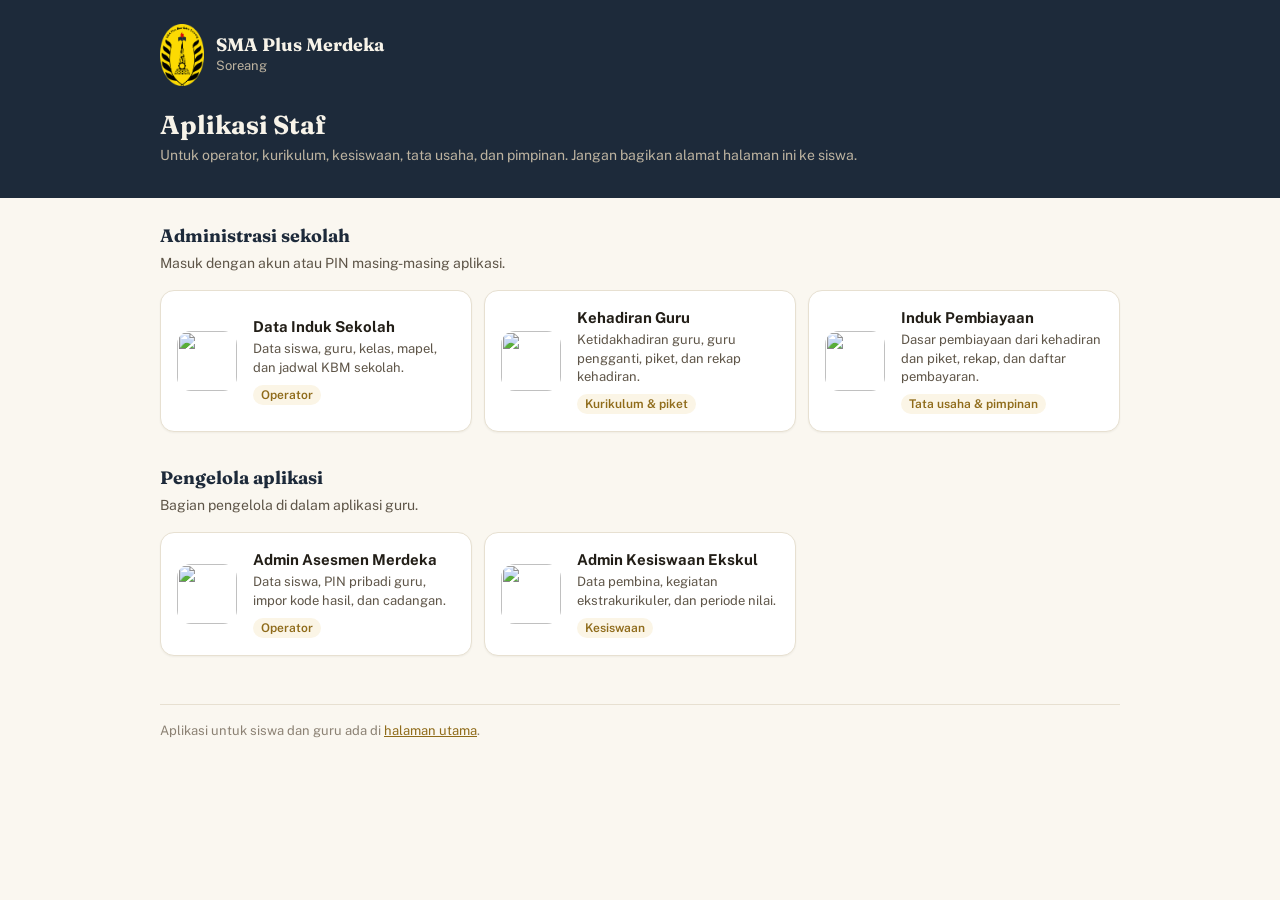
==== staf.html @ 801a94b6 "Beranda: halaman pembuka semua aplikasi sekolah (umum + staf) Co-Authored-By: Claude Opus 5.5 <norep" ====
<!doctype html>
<html lang="id">
<head>
<meta charset="utf-8">
<meta name="viewport" content="width=device-width, initial-scale=1">
<title>Aplikasi Staf — SMA Plus Merdeka Soreang</title>
<!-- Halaman staf sengaja TIDAK ditautkan dari index.html dan tidak diindeks mesin pencari:
     aplikasi administrasi (terutama Induk Pembiayaan) jangan mudah ditemukan siswa. Bagikan alamatnya hanya ke staf. -->
<meta name="robots" content="noindex, nofollow">
<meta name="theme-color" content="#1D2A3A">
<link rel="icon" type="image/png" sizes="32x32" href="assets/ikon-32.png">
<link rel="apple-touch-icon" href="assets/apple-touch-icon.png">
<link rel="manifest" href="manifest-staf.webmanifest">
<link rel="stylesheet" href="assets/dasar.css?v=1">
<link rel="stylesheet" href="assets/beranda.css?v=1">
</head>
<body>
<header class="kepala">
  <div class="kepala-isi">
    <div class="merek"><img src="assets/logo.png" alt="Logo SMA Plus Merdeka Soreang"><div><b>SMA Plus Merdeka</b><span>Soreang</span></div></div>
    <h1>Aplikasi Staf</h1>
    <p>Untuk operator, kurikulum, kesiswaan, tata usaha, dan pimpinan. Jangan bagikan alamat halaman ini ke siswa.</p>
  </div>
</header>
<main class="isi" style="padding-top:var(--j5)">
  <section class="kelompok" aria-labelledby="j-adm">
    <h2 id="j-adm">Administrasi sekolah</h2>
    <p>Masuk dengan akun atau PIN masing-masing aplikasi.</p>
    <ul class="ubin">
      <li><a href="/data_induk/"><img src="/data_induk/assets/ikon-192.png" alt=""><span><b>Data Induk Sekolah</b><small>Data siswa, guru, kelas, mapel, dan jadwal KBM sekolah.</small><span class="peran">Operator</span></span></a></li>
      <li><a href="/kehadiran_guru/"><img src="/kehadiran_guru/assets/ikon-192.png" alt=""><span><b>Kehadiran Guru</b><small>Ketidakhadiran guru, guru pengganti, piket, dan rekap kehadiran.</small><span class="peran">Kurikulum &amp; piket</span></span></a></li>
      <li><a href="/induk_pembiayaan/"><img src="/induk_pembiayaan/assets/ikon-192.png" alt=""><span><b>Induk Pembiayaan</b><small>Dasar pembiayaan dari kehadiran dan piket, rekap, dan daftar pembayaran.</small><span class="peran">Tata usaha &amp; pimpinan</span></span></a></li>
    </ul>
  </section>

  <section class="kelompok" aria-labelledby="j-kel">
    <h2 id="j-kel">Pengelola aplikasi</h2>
    <p>Bagian pengelola di dalam aplikasi guru.</p>
    <ul class="ubin">
      <li><a href="/Tryout_Guru/admin.html?menu=admin"><img src="/Tryout_Guru/assets/ikon-192.png" alt=""><span><b>Admin Asesmen Merdeka</b><small>Data siswa, PIN pribadi guru, impor kode hasil, dan cadangan.</small><span class="peran">Operator</span></span></a></li>
      <li><a href="/absen_ekskul/kesiswaan.html"><img src="/absen_ekskul/assets/ikon-192.png" alt=""><span><b>Admin Kesiswaan Ekskul</b><small>Data pembina, kegiatan ekstrakurikuler, dan periode nilai.</small><span class="peran">Kesiswaan</span></span></a></li>
    </ul>
  </section>

  <footer class="kaki">Aplikasi untuk siswa dan guru ada di <a href="./">halaman utama</a>.</footer>
</main>
</body>
</html>
---- assets/dasar.css ----
@import url('https://fonts.googleapis.com/css2?family=Fraunces:opsz,wght@9..144,500;9..144,700&family=Public+Sans:wght@400;500;600;700&display=swap');

/* =====================================================================
   Dasar tampilan bersama — Sistem Informasi SMA Plus Merdeka Soreang
   =====================================================================
   Berkas ini SALINAN SERUPA di lima repositori:
     data_induk/assets/  kehadiran_guru/assets/  absen_ekskul/assets/
     induk_pembiayaan/assets/  Tryout_Guru/assets/
   Bila diubah di satu tempat, salin ke empat tempat lainnya. Perintah
   pembandingnya ditulis tanpa tanda bintang-garis miring, karena urutan
   itu MENUTUP komentar CSS dan membuat sisa keterangan ini terbaca sebagai
   aturan:

     md5sum  tiap-aplikasi/assets/dasar.css   # kelimanya harus sama

   Isinya sengaja HANYA token dan dasar yang benar-benar sama di semua
   aplikasi. Nama kelas komponen berbeda-beda antar aplikasi (.tbl di
   Absensi Ekskul, .btn di Data Induk), jadi komponennya tetap ditulis di
   style.css masing-masing — tetapi warna, jarak, dan lapisannya wajib
   mengambil dari sini. Dengan begitu mengubah palet cukup sekali, dan
   tidak ada aplikasi yang diam-diam menyimpang seperti dulu terjadi pada
   tarif dan nama penanda tangan.

   Dimuat SEBELUM style.css aplikasi:
     <link rel="stylesheet" href="assets/dasar.css?v=1">
     <link rel="stylesheet" href="assets/style.css?v=...">

   ---------------------------------------------------------------------
   Empat aturan yang berlaku di seluruh aplikasi
   ---------------------------------------------------------------------
   1. Tidak ada angka lepas. Warna, jarak, sudut, bayang, ukuran huruf,
      dan tingkat lapisan semuanya bernama di sini, lalu dipakai lewat
      var(). Angka lepas yang tersebar adalah asal-mula tampilan yang
      tidak rapi — dan, pada kasus lapisan, asal-mula dialog yang
      tertimbun toolbar sampai tombolnya tidak bisa ditekan.

   2. Jarak berirama kelipatan 4 px, diambil dari satu tangga jarak,
      supaya unsur yang sejajar benar-benar sejajar.

   3. Warna selalu berarti sesuatu, tidak pernah menjadi hiasan. Emas dari
      lambang sekolah adalah aksen utama — penanda "di sini kamu berada"
      dan "ini tindakan utamanya". Selebihnya hanya dua macam makna:

        keadaan    hijau hadir · merah tidak hadir · biru sakit · emas izin
        pekerjaan  hijau mencatat · biru membaca · emas mengelola

      Tidak ada rona ketujuh yang ditambahkan supaya tampak ramai —
      deretan warna tanpa arti membuat yang penting tenggelam.

   4. Setiap pasangan tulisan dan latar wajib memenuhi ambang keterbacaan
      WCAG (4,5:1 untuk teks biasa). Itulah sebabnya ada DUA emas: yang
      terang untuk bidang, yang gelap untuk tulisan kecil.
   ===================================================================== */

:root{
  /* ---- Warna dasar: diturunkan dari lambang sekolah, dilembutkan ---- */
  --kertas:#FAF7F0;            /* latar halaman */
  --kertas-2:#FFFFFF;          /* permukaan kartu */
  --kertas-3:#F6F2E8;          /* permukaan kedua: kepala tabel, baris jumlah */
  /* ---- Chrome gelap: topbar, bilah samping, bilah aksi, kendali terpilih ----
     Sengaja TERPISAH dari --tinta walau dulu nilainya kebetulan sama.
     Keduanya peran yang berbeda: yang satu latar perkakas, yang satu warna
     tulisan. Menyatukannya membuat warna header tidak bisa diubah tanpa
     ikut mengubah warna seluruh tulisan. */
  --gelap:#1D2A3A;             /* biru tua: topbar dan bilah samping */
  --gelap-2:#33445A;           /* garis dan sorotan di atas chrome gelap */

  --tinta:#221E17;             /* teks utama */
  --tinta-2:#5E5548;           /* teks keterangan */
  --tinta-3:#8B8173;           /* teks paling redup */
  --tinta-terang:#F7F3E9;      /* teks utama di atas chrome gelap */
  --tinta-terang-2:#BDB3A0;    /* teks keterangan di atas chrome gelap */
  --tinta-terang-3:#978F80;    /* teks paling redup di atas chrome gelap.
                                  Ada tersendiri karena --tinta-3 adalah abu
                                  untuk latar TERANG: dipakai di atas chrome
                                  gelap rasionya cuma 3,8:1, di bawah ambang.
                                  Ini yang paling redup yang masih lolos. */

  --garis:#E7E0D1;             /* garis pemisah */
  --garis-2:#D6CCB6;           /* garis yang perlu lebih tegas */

  /* ---- Aksen tunggal: emas lambang ---- */
  --emas:#C29433;              /* bidang: tombol utama, penanda terpilih */
  --emas-tua:#A67C1E;          /* tepi, dan teks di atas emas muda */
  --emas-teks:#8F6B1A;         /* emas untuk TULISAN KECIL di latar terang.
                                  Emas terang hanya 2,3:1 dengan putih dan
                                  emas tua 3,8:1 — keduanya di bawah ambang.
                                  Ini yang paling terang yang masih lolos,
                                  jadi tetap terbaca emas, bukan cokelat. */
  --emas-muda:#FFF6D2;       /* Sengaja dimudakan dari #F6E8C6: dengan yang lama,
                                  --emas-teks di atasnya hanya 4,03:1 — di bawah
                                  ambang. Sekarang 4,52:1. Warna ini menjadi latar
                                  lencana dan pesan, jadi tulisannya harus terbaca. */
  --emas-kabut:#FBF5E6;

  /* ---- Tindakan utama ----
     Latar DAN warna tulisan di atasnya selalu berpasangan. Tanpa ini,
     aplikasi yang dulu berlatar hijau tua dengan tulisan putih akan
     mewarisi tulisan putih di atas emas terang — 2,3:1, tidak terbaca. */
  --utama:var(--emas);
  --utama-tua:var(--emas-tua);
  --utama-teks:#2A2114;

  /* ---- Warna keadaan: status kehadiran ---- */
  --hadir:#3F6B4F;   --hadir-muda:#E4EFE7;   --hadir-tua:#2B4B37;
  --absen:#A8432E;   --absen-muda:#F7E4DF;   --absen-tua:#7C2F1F;
  --sakit:#2F5D7C;   --sakit-muda:#E3EDF3;   --sakit-tua:#234A63;
  --netral-muda:#EDE8DD;

  /* ---- Warna pekerjaan: jenis tindakan sebuah halaman atau tombol ----
     Sengaja memakai rona YANG SAMA dengan warna keadaan di atas. Palet
     tetap berisi tiga warna; yang bertambah hanya maknanya. */
  --kerja-catat:var(--hadir);      /* mengisi atau mengubah data  */
  --kerja-baca:var(--sakit);       /* melihat, merekap, mengunduh */
  --kerja-kelola:var(--emas-teks); /* mengelola daftar induk      */

  /* ---- Tangga jarak: kelipatan 4 px ---- */
  --j1:4px; --j2:8px; --j3:12px; --j4:16px; --j5:24px; --j6:32px; --j7:48px;

  /* ---- Sudut ---- */
  --r1:8px;    /* isian, tombol kecil */
  --r2:10px;   /* tombol */
  --r3:14px;   /* kartu */
  --r-bulat:999px;

  /* ---- Bayang: sangat tipis, hanya untuk memisahkan permukaan ---- */
  --bayang-1:0 1px 2px rgba(34,30,23,.05);
  --bayang-2:0 1px 2px rgba(34,30,23,.06), 0 6px 18px rgba(34,30,23,.05);
  --bayang-atas:0 -4px 14px rgba(34,30,23,.07);

  /* ---- Ukuran huruf ---- */
  --h-xs:12px; --h-s:13px; --h-m:14px; --h-n:15px; --h-b:16px;
  --h-judul-s:18px; --h-judul:23px; --h-judul-b:26px;

  /* ---- Ukuran sentuh terkecil (pedoman aksesibilitas) ---- */
  --sentuh:44px;

  /* ---- Tingkat lapisan ----
     Satu tangga untuk seluruh aplikasi. Urutannya mutlak: pesan di atas
     tirai, tirai di atas navigasi, navigasi di atas isi. Angka z-index
     yang dipilih sendiri-sendiri di tengah berkas pernah membuat dialog
     PIN kebagian 20 sementara toolbar 60 — tombol Batal di dalam dialog
     tertimbun dan tidak bisa ditekan.

     Di DALAM satu tabel yang melekat saat digulung, tingkat 1–4 dipakai
     apa adanya: itu urutan antar-sel sebuah tabel (isi < kolom kiri <
     kepala < sudut kiri-atas), bukan urutan antar-bagian halaman.
     Semuanya jauh di bawah topbar, jadi tidak ikut diberi nama. */
  --lapis-isi:2;               /* unsur kecil di atas isi kartunya */
  --lapis-topbar:30;
  --lapis-bar:35;              /* bilah aksi mengambang */
  --lapis-nav:40;
  --lapis-saran:70;            /* kotak saran pencarian */
  --lapis-tirai:200;           /* dialog, layar kunci */
  --lapis-sibuk:250;           /* tirai "sedang bekerja" — menutupi dialog */
  --lapis-pesan:300;           /* pesan sekilas — selalu paling atas */
}

/* ---------------------------------------------------------------------
   Dasar yang sama di semua aplikasi
   --------------------------------------------------------------------- */
*{box-sizing:border-box}

/* Satu cincin fokus untuk seluruh sistem. Tidak pernah dihilangkan:
   sebagian pengguna memakai papan ketik, dan tanpa cincin ini mereka
   kehilangan jejak posisi di halaman. */
:where(a,button,input,select,textarea,summary,[tabindex]):focus-visible{
  outline:3px solid rgba(194,148,51,.45);
  outline-offset:2px;
}

/* Angka pada kolom jumlah, rupiah, dan jam ditulis dengan lebar yang sama
   supaya kolomnya berbaris lurus ke bawah; tanpa ini digit 1 lebih sempit
   dan deretan angkanya terlihat bergelombang. */
.angka,.rp,.jumlah,td.angka,th.angka{font-variant-numeric:tabular-nums}

/* ---------------------------------------------------------------------
   Tombol unduh dan unggah — satu rupa di kelima aplikasi (29 September 2026)
   ---------------------------------------------------------------------
   Pengecualian yang disengaja dari "komponen di style.css masing-masing":
   tombol unduh harus terbaca sama di mana pun, jadi rupanya ditulis sekali
   di sini dan TIDAK bergantung pada .btn / .tbl / .ghost milik aplikasi.

     <button class="btn-unduh" data-fmt="xlsx">Unduh rekap</button>
     <button class="btn-unduh utama" data-fmt="xlsx">Unduh rekap</button>
     <button class="btn-unduh unggah" data-fmt="xlsx">Unggah isian</button>

   Dua tingkat:
     .btn-unduh        garis emas di latar krem — unduhan pendukung
                       (template, blanko, kuitansi, cadangan)
     .btn-unduh.utama  emas penuh — SATU per halaman, laporan pokoknya
   Ikon panah dan lencana format (XLSX, DOCX, …) digambar CSS dari
   data-fmt, bukan ditulis di label. Karena itu label cukup "Unduh rekap",
   tanpa "(xlsx)", dan bila skrip mengganti tulisan tombol sementara
   ("Menyiapkan…") ikon dan lencananya tidak ikut hilang.
   Warna lencana memakai makna yang sudah ada: hijau untuk lembar kerja
   (xlsx, csv), biru untuk dokumen (docx), netral untuk lainnya. */
.btn-unduh{
  display:inline-flex;align-items:center;gap:var(--j2);
  padding:var(--j2) var(--j3);
  border:1px solid var(--emas-tua);border-radius:var(--r1);
  background:var(--emas-kabut);color:var(--emas-teks);
  font:inherit;font-size:var(--h-s);font-weight:600;line-height:1.2;
  white-space:nowrap;cursor:pointer;text-decoration:none;
  box-shadow:var(--bayang-1);
  transition:background-color .15s,border-color .15s,box-shadow .15s,transform .05s;
}
.btn-unduh:hover{background:var(--emas-muda);box-shadow:var(--bayang-2)}
.btn-unduh:active{transform:translateY(1px)}
.btn-unduh::before{
  content:"";flex:none;width:16px;height:16px;background:currentColor;
  -webkit-mask:var(--ikon-unduh) center/contain no-repeat;
          mask:var(--ikon-unduh) center/contain no-repeat;
}
.btn-unduh.unggah::before{
  -webkit-mask-image:var(--ikon-unggah);mask-image:var(--ikon-unggah);
}
.btn-unduh[data-fmt]::after{
  content:attr(data-fmt);text-transform:uppercase;
  padding:1px var(--j2);border-radius:var(--j1);
  font-size:var(--h-xs);font-weight:700;letter-spacing:.04em;line-height:1.35;
  background:var(--netral-muda);color:var(--tinta-2);
}
.btn-unduh:is([data-fmt="xlsx"],[data-fmt="csv"])::after{background:var(--hadir-muda);color:var(--hadir-tua)}
.btn-unduh[data-fmt="docx"]::after{background:var(--sakit-muda);color:var(--sakit-tua)}
.btn-unduh.utama{
  background:var(--utama);border-color:var(--utama-tua);color:var(--utama-teks);
  box-shadow:var(--bayang-2);
}
.btn-unduh.utama:hover{background:var(--utama);filter:brightness(1.07)}   /* lebih terang, bukan lebih gelap: tulisan gelapnya tetap di atas 4,5:1 */
.btn-unduh:disabled{opacity:.5;cursor:not-allowed;box-shadow:none;transform:none}
.btn-unduh:disabled:hover{background:var(--emas-kabut)}
.btn-unduh.utama:disabled:hover{filter:none}
/* Di layar sentuh setinggi ukuran sentuh terkecil. */
@media (pointer:coarse){ .btn-unduh{min-height:var(--sentuh)} }
:root{
  --ikon-unduh:url("data:image/svg+xml,%3Csvg xmlns='http://www.w3.org/2000/svg' viewBox='0 0 24 24' fill='none' stroke='black' stroke-width='2.2' stroke-linecap='round' stroke-linejoin='round'%3E%3Cpath d='M12 4v11M7 10l5 5 5-5M5 20h14'/%3E%3C/svg%3E");
  --ikon-unggah:url("data:image/svg+xml,%3Csvg xmlns='http://www.w3.org/2000/svg' viewBox='0 0 24 24' fill='none' stroke='black' stroke-width='2.2' stroke-linecap='round' stroke-linejoin='round'%3E%3Cpath d='M12 16V5M7 10l5-5 5 5M5 20h14'/%3E%3C/svg%3E");
}
---- assets/beranda.css ----
/* Beranda — halaman pembuka semua aplikasi SMA Plus Merdeka Soreang.
   Token warna, jarak, dan huruf dari assets/dasar.css (salinan yang sama dengan aplikasi lain). */
html{-webkit-text-size-adjust:100%}
body{margin:0;background:var(--kertas);color:var(--tinta);
  font-family:"Public Sans",system-ui,-apple-system,"Segoe UI",Roboto,sans-serif;font-size:var(--h-b);line-height:1.5}
.kepala{background:var(--gelap);color:var(--tinta-terang);padding:var(--j5) 0 var(--j6)}
.kepala-isi,.isi{max-width:992px;margin:0 auto;padding-left:var(--j4);padding-right:var(--j4)}
.merek{display:flex;align-items:center;gap:var(--j3)}
.merek img{width:44px;height:auto;flex:none}
.merek b{display:block;font-family:"Fraunces",Georgia,serif;font-size:var(--h-judul-s);line-height:1.2}
.merek span{display:block;color:var(--tinta-terang-2);font-size:var(--h-s)}
h1{font-family:"Fraunces",Georgia,serif;font-weight:700;font-size:var(--h-judul-b);line-height:1.2;margin:var(--j5) 0 var(--j1);text-wrap:balance}
.kepala p{margin:0;color:var(--tinta-terang-2);font-size:var(--h-m)}
.isi{padding-bottom:var(--j6)}

/* Pilihan kelompok pemakai */
.pilih{display:flex;gap:var(--j1);margin:calc(-1 * var(--j5)) 0 var(--j5);padding:var(--j1);
  background:var(--kertas-2);border:1px solid var(--garis);border-radius:var(--r-bulat);box-shadow:var(--bayang-2);width:fit-content;max-width:100%}
.pilih a{flex:1;min-height:var(--sentuh);display:flex;align-items:center;justify-content:center;padding:0 var(--j4);
  border-radius:var(--r-bulat);color:var(--tinta-2);font-weight:600;font-size:var(--h-m);text-decoration:none;white-space:nowrap}
.pilih a[aria-current="true"]{background:var(--gelap);color:var(--tinta-terang)}
.pilih a:not([aria-current="true"]):hover{background:var(--kertas-3);color:var(--tinta)}

h2{font-family:"Fraunces",Georgia,serif;font-size:var(--h-judul-s);color:var(--gelap);margin:0 0 var(--j1)}
.kelompok>p{margin:0 0 var(--j4);color:var(--tinta-2);font-size:var(--h-m)}
.kelompok+.kelompok{margin-top:var(--j6)}
.js .kelompok[hidden]{display:none}

/* Ubin aplikasi */
.ubin{list-style:none;margin:0;padding:0;display:grid;gap:var(--j3);grid-template-columns:repeat(auto-fill,minmax(270px,1fr))}
.ubin a{display:flex;align-items:center;gap:var(--j4);height:100%;padding:var(--j4);
  background:var(--kertas-2);border:1px solid var(--garis);border-radius:var(--r3);box-shadow:var(--bayang-1);
  color:inherit;text-decoration:none;transition:box-shadow .15s,border-color .15s,transform .05s}
.ubin a:hover{border-color:var(--garis-2);box-shadow:var(--bayang-2)}
.ubin a:active{transform:translateY(1px)}
.ubin img{width:60px;height:60px;flex:none;border-radius:14px}
.ubin b{display:block;font-size:var(--h-n);color:var(--tinta)}
.ubin small{display:block;margin-top:2px;color:var(--tinta-2);font-size:var(--h-s);line-height:1.4}
.ubin .peran{display:inline-block;margin-top:var(--j2);padding:1px var(--j2);border-radius:var(--r-bulat);
  background:var(--emas-kabut);color:var(--emas-teks);font-size:var(--h-xs);font-weight:600}

.kaki{margin-top:var(--j7);padding-top:var(--j4);border-top:1px solid var(--garis);color:var(--tinta-3);font-size:var(--h-s)}
.kaki a{color:var(--emas-teks)}
@media (max-width:420px){ h1{font-size:var(--h-judul)} .ubin img{width:52px;height:52px;border-radius:12px} }
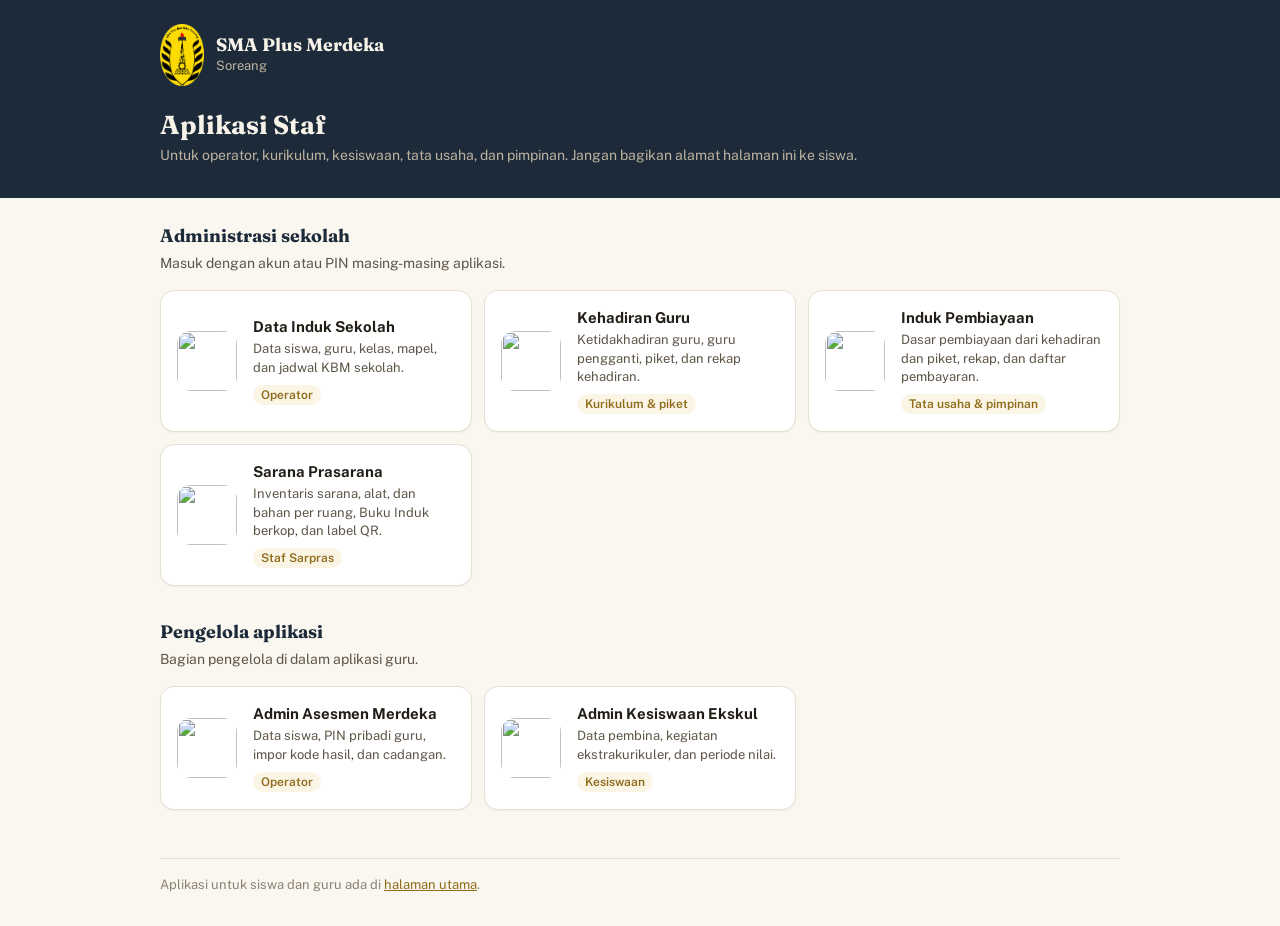
==== commit d7e4362b: "Beranda: ubin Sarana Prasarana (guru: penanggung jawab ruang; staf: Staf Sarpras), versi laptop dibu" ====
--- a/staf.html
+++ b/staf.html
@@ -30,6 +30,7 @@
       <li><a href="/data_induk/"><img src="/data_induk/assets/ikon-192.png" alt=""><span><b>Data Induk Sekolah</b><small>Data siswa, guru, kelas, mapel, dan jadwal KBM sekolah.</small><span class="peran">Operator</span></span></a></li>
       <li><a href="/kehadiran_guru/"><img src="/kehadiran_guru/assets/ikon-192.png" alt=""><span><b>Kehadiran Guru</b><small>Ketidakhadiran guru, guru pengganti, piket, dan rekap kehadiran.</small><span class="peran">Kurikulum &amp; piket</span></span></a></li>
       <li><a href="/induk_pembiayaan/"><img src="/induk_pembiayaan/assets/ikon-192.png" alt=""><span><b>Induk Pembiayaan</b><small>Dasar pembiayaan dari kehadiran dan piket, rekap, dan daftar pembayaran.</small><span class="peran">Tata usaha &amp; pimpinan</span></span></a></li>
+      <li><a href="/sarana_prasarana/"><img src="/sarana_prasarana/assets/ikon-192.png" alt=""><span><b>Sarana Prasarana</b><small>Inventaris sarana, alat, dan bahan per ruang, Buku Induk berkop, dan label QR.</small><span class="peran">Staf Sarpras</span></span></a></li>
     </ul>
   </section>
 
